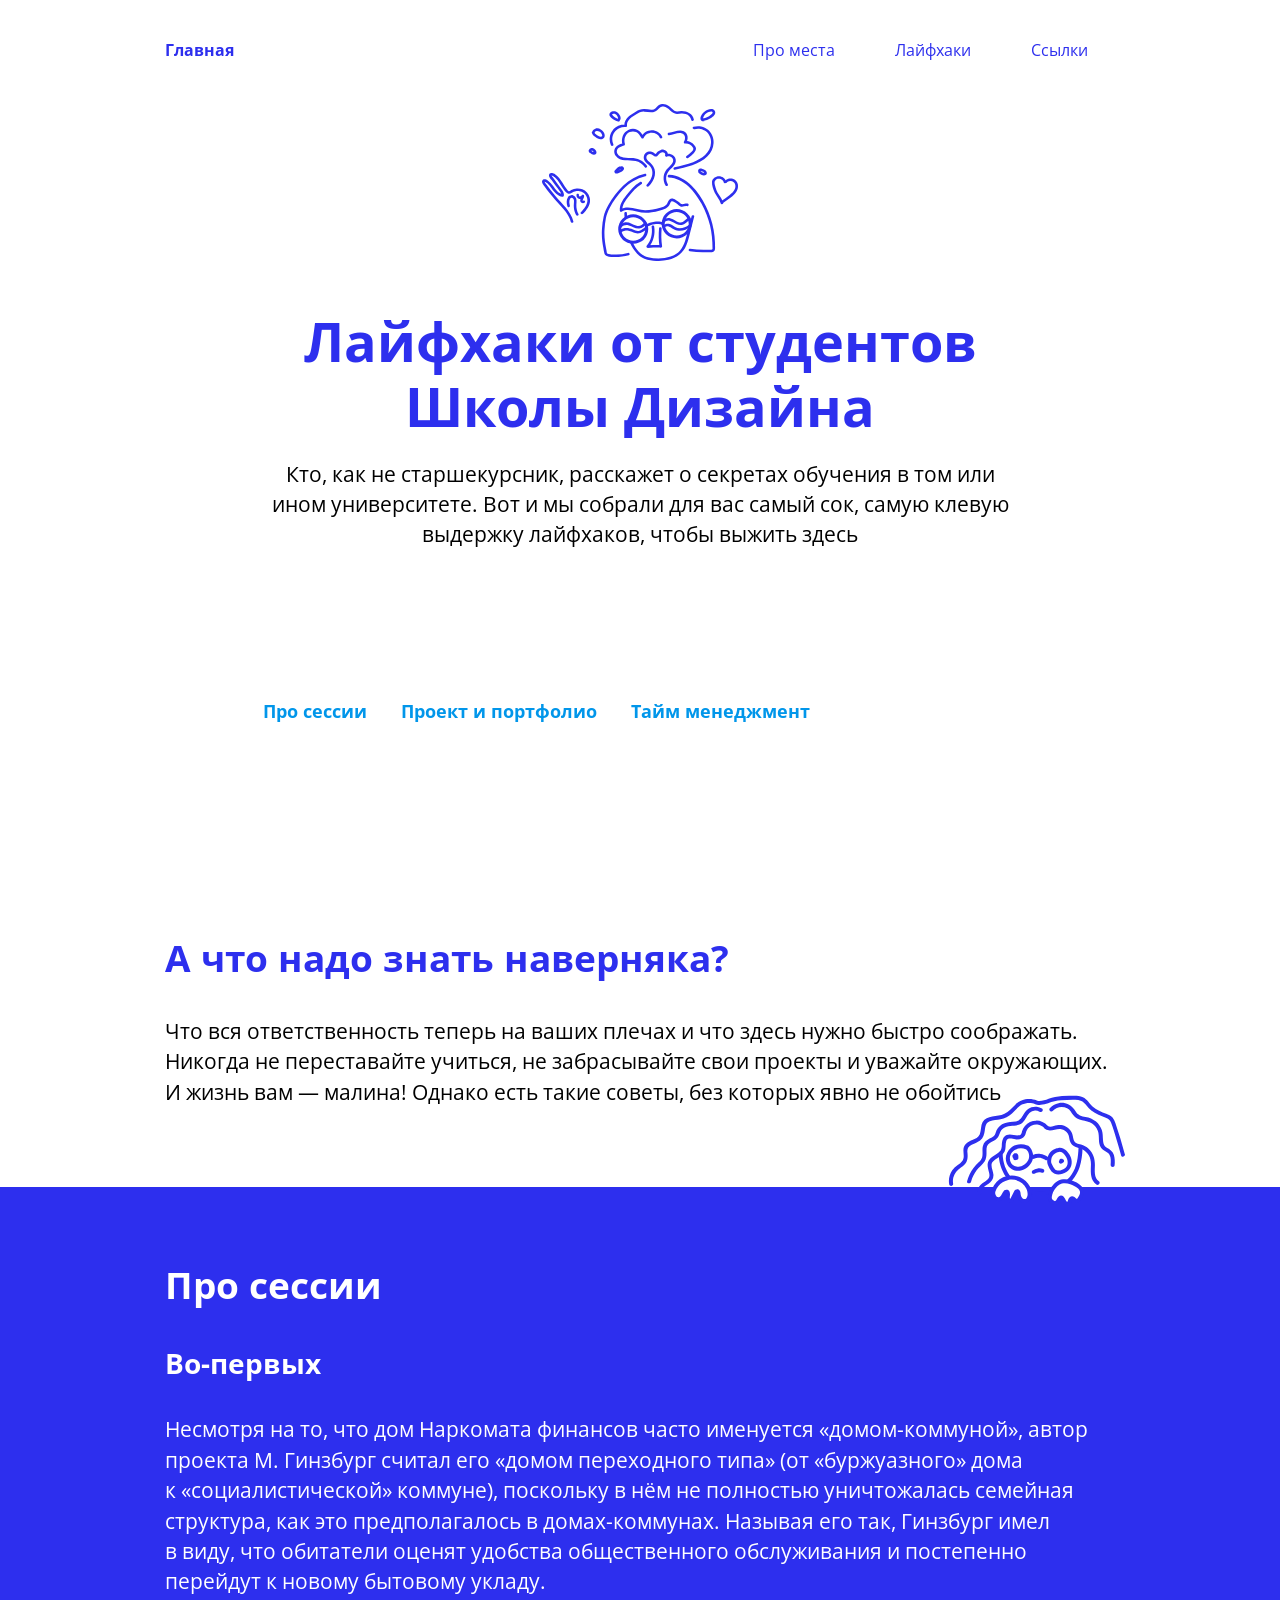
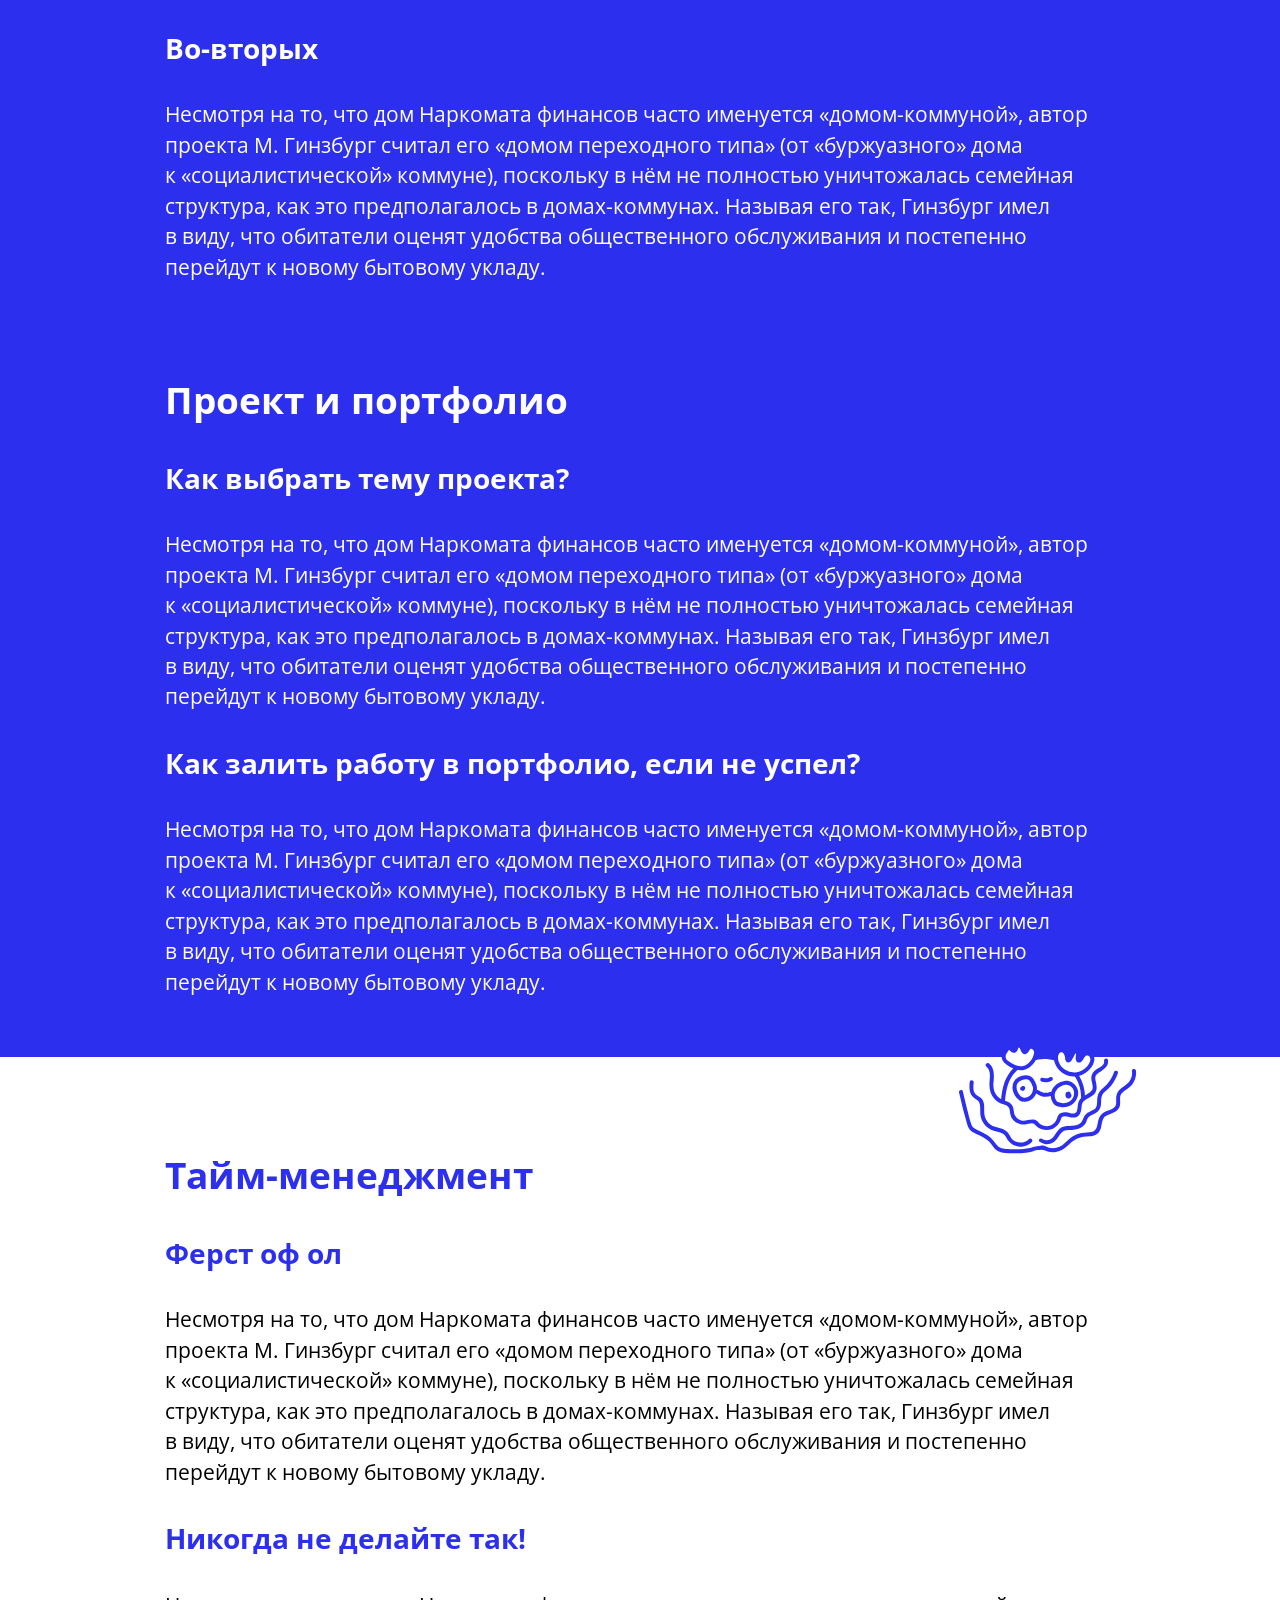
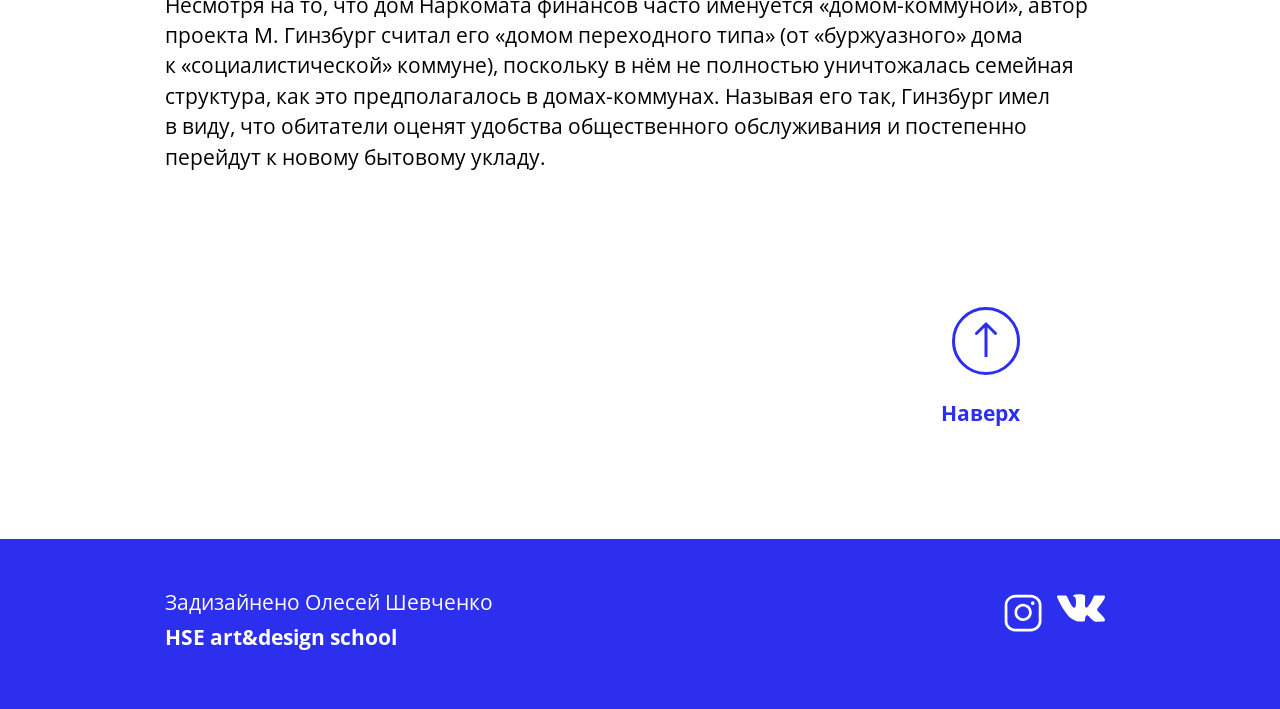
==== hacks.html @ f2b3f5d0 "add new pages" ====
<!DOCTYPE html>
<html lang="en">
<head>
    <meta charset="UTF-8">
    <meta name="viewport" content="width=device-width, initial-scale=1.0">
    <meta http-equiv="X-UA-Compatible" content="ie=edge">
    <title>Lifehacks</title>
    <link rel="stylesheet" href="./css/hacks.css">
</head>
<body>
    <div id="up" class="main-screen">
            <nav>
                 <ul>
                     <li class="nav-list-item">
                         <a href="./index1.html">Главная</a>
                     </li>
                     <li class="nav-list-item">
                        <ul class="item-list"> 
                            <li class="item-list-links">
                                 <a href="">Про места</a>
                            </li>
                            <li class="item-list-links">
                                 <a href="">Лайфхаки</a>
                             </li>
                             <li class="item-list-links">
                                 <a href="">Ссылки</a>
                             </li>
                         </ul>
                     </li>
                 </ul>
            </nav>
            <div class="content">
                <img src="./img/boom.svg" alt="">
                <h2>Лайфхаки от студентов Школы Дизайна</h2>
                <p>Кто, как не&nbsp;старшекурсник, расскажет о&nbsp;секретах обучения в&nbsp;том или ином университете. Вот и&nbsp;мы&nbsp;собрали для вас самый сок, самую клевую выдержку лайфхаков, чтобы выжить здесь</p>
                <ul class="list-links">
                        <li class="list-links-item">
                            <a href="" class="links-item">Про сессии</a>
                        </li>
                        <li class="list-links-item">
                            <a href="">Проект и портфолио</a>
                        </li>
                        <li class="list-links-item">
                            <a href="">Тайм менеджмент</a>
                    </ul>
            </div>
     </div>
     <div class="container">
            <h3>А что надо знать наверняка?</h3>
            <p>Что вся ответственность теперь на&nbsp;ваших плечах и&nbsp;что здесь нужно быстро соображать. Никогда не&nbsp;переставайте учиться, не&nbsp;забрасывайте свои проекты и&nbsp;уважайте окружающих. И&nbsp;жизнь вам&nbsp;&mdash; малина! Однако есть такие советы, без которых явно не&nbsp;обойтись</p>
            <img src="./img/lesson.svg" alt="" class="img-les"> 
            <div class="container-uniq">
               
                <div class="block">
                    <h3>Про сессии</h3>
                    <h4>Во-первых</h4>
                    <p>Несмотря на&nbsp;то, что дом Наркомата финансов часто именуется &laquo;домом-коммуной&raquo;, автор проекта М.&nbsp;Гинзбург считал его &laquo;домом переходного типа&raquo; (от&nbsp;&laquo;буржуазного&raquo; дома к&nbsp;&laquo;социалистической&raquo; коммуне), поскольку 
                            в&nbsp;нём не&nbsp;полностью уничтожалась семейная структура, как это предполагалось 
                            в&nbsp;домах-коммунах. Называя его так, Гинзбург имел в&nbsp;виду, что обитатели оценят удобства общественного обслуживания и&nbsp;постепенно перейдут к&nbsp;новому бытовому укладу.
                    </p>
                    <h4>Во-вторых</h4>
                    <p>Несмотря на&nbsp;то, что дом Наркомата финансов часто именуется &laquo;домом-коммуной&raquo;, автор проекта М.&nbsp;Гинзбург считал его &laquo;домом переходного типа&raquo; (от&nbsp;&laquo;буржуазного&raquo; дома к&nbsp;&laquo;социалистической&raquo; коммуне), поскольку 
                            в&nbsp;нём не&nbsp;полностью уничтожалась семейная структура, как это предполагалось 
                            в&nbsp;домах-коммунах. Называя его так, Гинзбург имел в&nbsp;виду, что обитатели оценят удобства общественного обслуживания и&nbsp;постепенно перейдут к&nbsp;новому бытовому укладу.
                    </p>
                </div>
                <div class="block">
                    <h3>Проект и портфолио</h3>
                    <h4>Как выбрать тему проекта?</h4>
                    <p>Несмотря на&nbsp;то, что дом Наркомата финансов часто именуется &laquo;домом-коммуной&raquo;, автор проекта М.&nbsp;Гинзбург считал его &laquo;домом переходного типа&raquo; (от&nbsp;&laquo;буржуазного&raquo; дома к&nbsp;&laquo;социалистической&raquo; коммуне), поскольку 
                            в&nbsp;нём не&nbsp;полностью уничтожалась семейная структура, как это предполагалось 
                            в&nbsp;домах-коммунах. Называя его так, Гинзбург имел в&nbsp;виду, что обитатели оценят удобства общественного обслуживания и&nbsp;постепенно перейдут к&nbsp;новому бытовому укладу.
                    </p>
                    <h4>Как залить работу в портфолио, если не успел?</h4>
                    <p>Несмотря на&nbsp;то, что дом Наркомата финансов часто именуется &laquo;домом-коммуной&raquo;, автор проекта М.&nbsp;Гинзбург считал его &laquo;домом переходного типа&raquo; (от&nbsp;&laquo;буржуазного&raquo; дома к&nbsp;&laquo;социалистической&raquo; коммуне), поскольку 
                            в&nbsp;нём не&nbsp;полностью уничтожалась семейная структура, как это предполагалось 
                            в&nbsp;домах-коммунах. Называя его так, Гинзбург имел в&nbsp;виду, что обитатели оценят удобства общественного обслуживания и&nbsp;постепенно перейдут к&nbsp;новому бытовому укладу.
                    </p>
                </div>
               

            </div>
            <img src="./img/lesson-down.svg" alt="" class="img-les">
            <div class="block">
                    <h3>Тайм-менеджмент</h3>
                    <h4>Ферст оф ол</h4>
                    <p>Несмотря на&nbsp;то, что дом Наркомата финансов часто именуется &laquo;домом-коммуной&raquo;, автор проекта М.&nbsp;Гинзбург считал его &laquo;домом переходного типа&raquo; (от&nbsp;&laquo;буржуазного&raquo; дома к&nbsp;&laquo;социалистической&raquo; коммуне), поскольку 
                            в&nbsp;нём не&nbsp;полностью уничтожалась семейная структура, как это предполагалось 
                            в&nbsp;домах-коммунах. Называя его так, Гинзбург имел в&nbsp;виду, что обитатели оценят удобства общественного обслуживания и&nbsp;постепенно перейдут к&nbsp;новому бытовому укладу.
                    </p>
                    <h4>Никогда не делайте так!</h4>
                    <p>Несмотря на&nbsp;то, что дом Наркомата финансов часто именуется &laquo;домом-коммуной&raquo;, автор проекта М.&nbsp;Гинзбург считал его &laquo;домом переходного типа&raquo; (от&nbsp;&laquo;буржуазного&raquo; дома к&nbsp;&laquo;социалистической&raquo; коммуне), поскольку 
                            в&nbsp;нём не&nbsp;полностью уничтожалась семейная структура, как это предполагалось 
                            в&nbsp;домах-коммунах. Называя его так, Гинзбург имел в&nbsp;виду, что обитатели оценят удобства общественного обслуживания и&nbsp;постепенно перейдут к&nbsp;новому бытовому укладу.
                    </p>
            </div>
            <div class="up-link">
                    <a href="#up" class="btn-up">
                    <img src="./img/arrow-up.svg" alt="">
                    <p>Наверх</p>
                    </a>
                </div>
    </div>
 

      
    </div>
    <footer>
        <div class="footer-block">
            <div class="desc">
                <p>Задизайнено Олесей Шевченко</p>
                <p>HSE art&design school</p>
            </div>
            <div class="socials">
                    <a href="">
                            <img src="./img/inst.svg" alt="">
                        </a>
                    <a href="">
                            <img src="./img/vk.svg" alt="">
                        </a>
            </div>
        </div>
    </footer>
</body>
</html>
---- css/hacks.css ----
@import "layout.css";
ul .nav-list-item a {
    color: #2D2FEE;;
}
.list-links-item a {
   color: #0196EA;
}

.main-screen{
    height: 900px;
    width: 950px;
    margin: 0 auto;
    
}
.content {
 width: 754px;
 text-align: center;
 margin: 0 auto;
 margin-top: 45px;
}
img + h2 {
    margin-top: 45px;
}
.list-links {
    text-align: center;
}
.list-links:last-child {
    margin-right: 0px;
}
.list-links-item a:hover {
   color: #2D2FEE;
}
.container-uniq {
 background-color: #2D2FEE;
 color: white;
}
.container-uniq h3,
.container-uniq h4{
color: white;;
}
h3, 
h3 +p,
h4, 
h4 + p {
    width: 950px;
    margin: 0 auto;
    margin-top: 31px;
}
.img-les {
    position: absolute;
    right: 0;
    margin-top: -46px;
    margin-right: 140px;
}
.img-les:last-of-type {
 margin-top: -53px;
}
.container-uniq {
    margin-top: 80px;
   
}
.block {
padding-top: 40px;

}
.block:nth-of-type(2) {
 padding-top: 60px;
}
.block:last-of-type {
 padding-bottom: 60px;
}
.up-link {
    margin-right:260px;
}
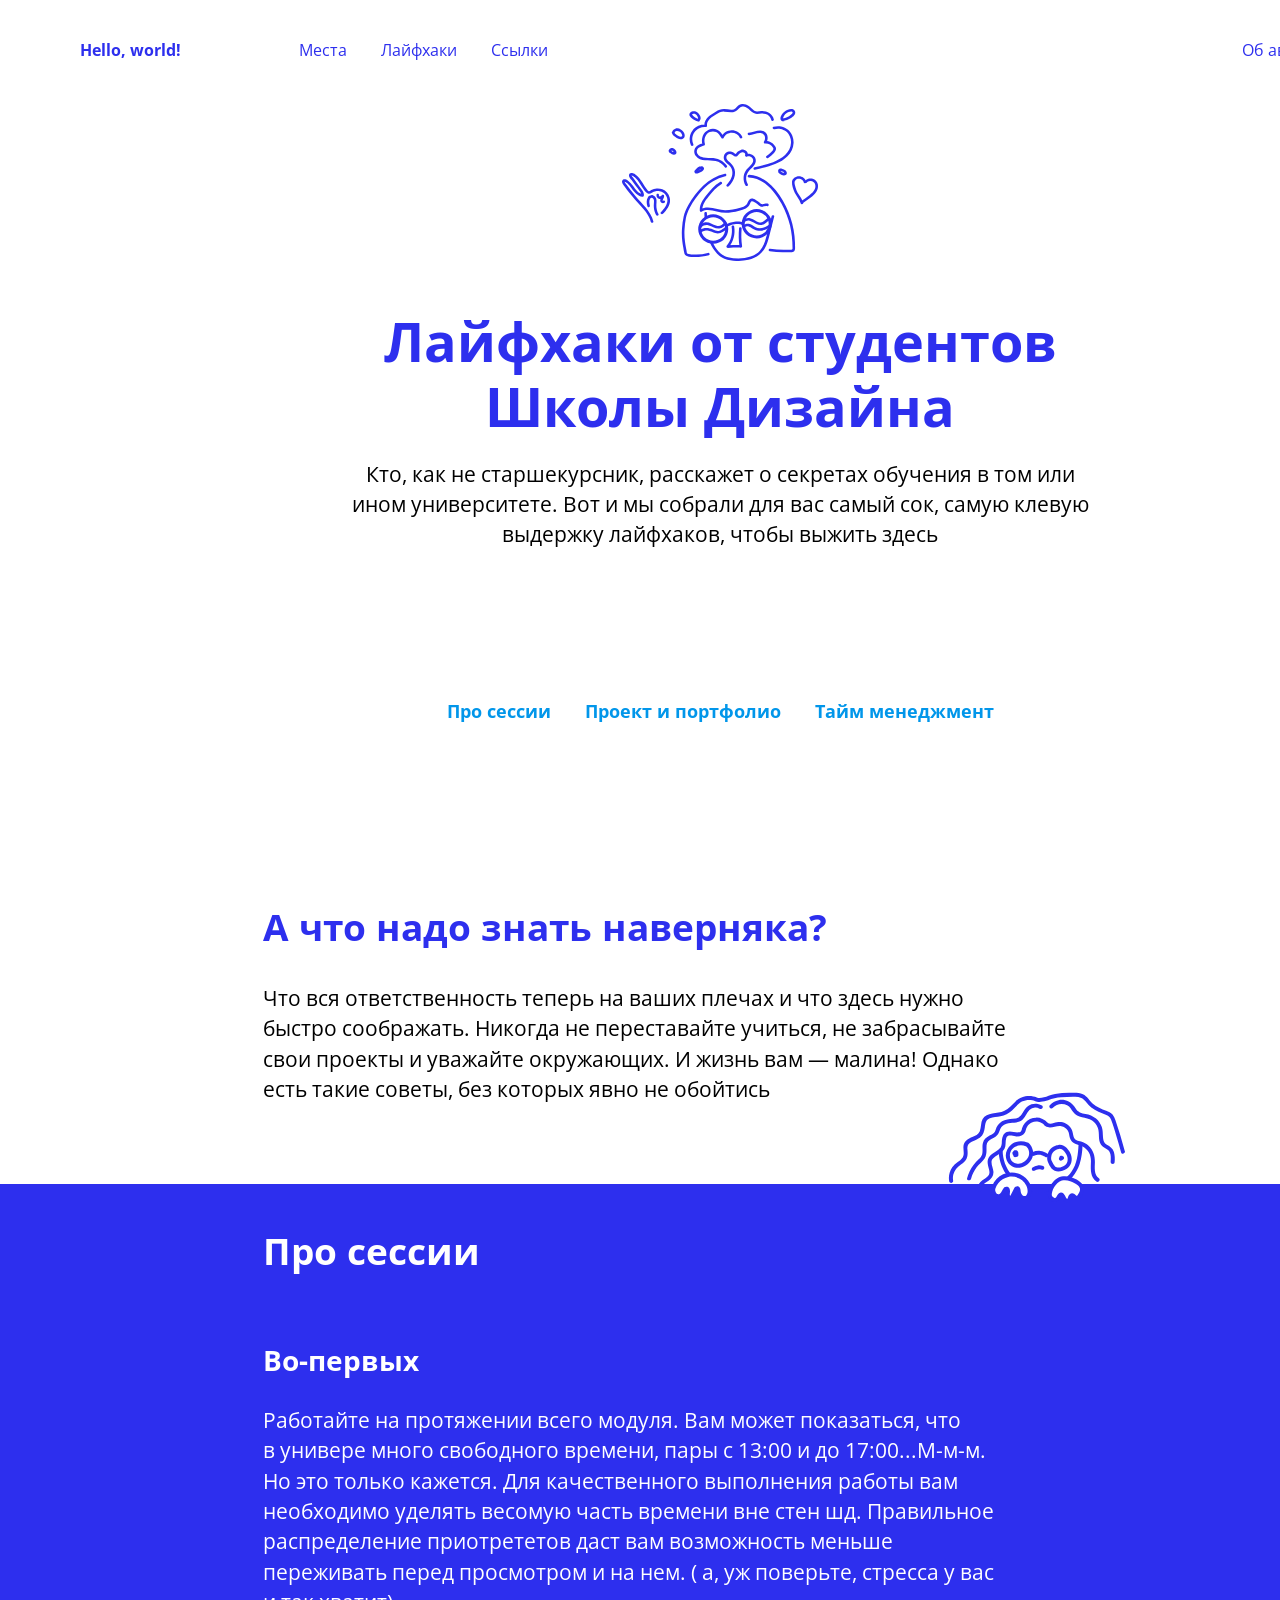
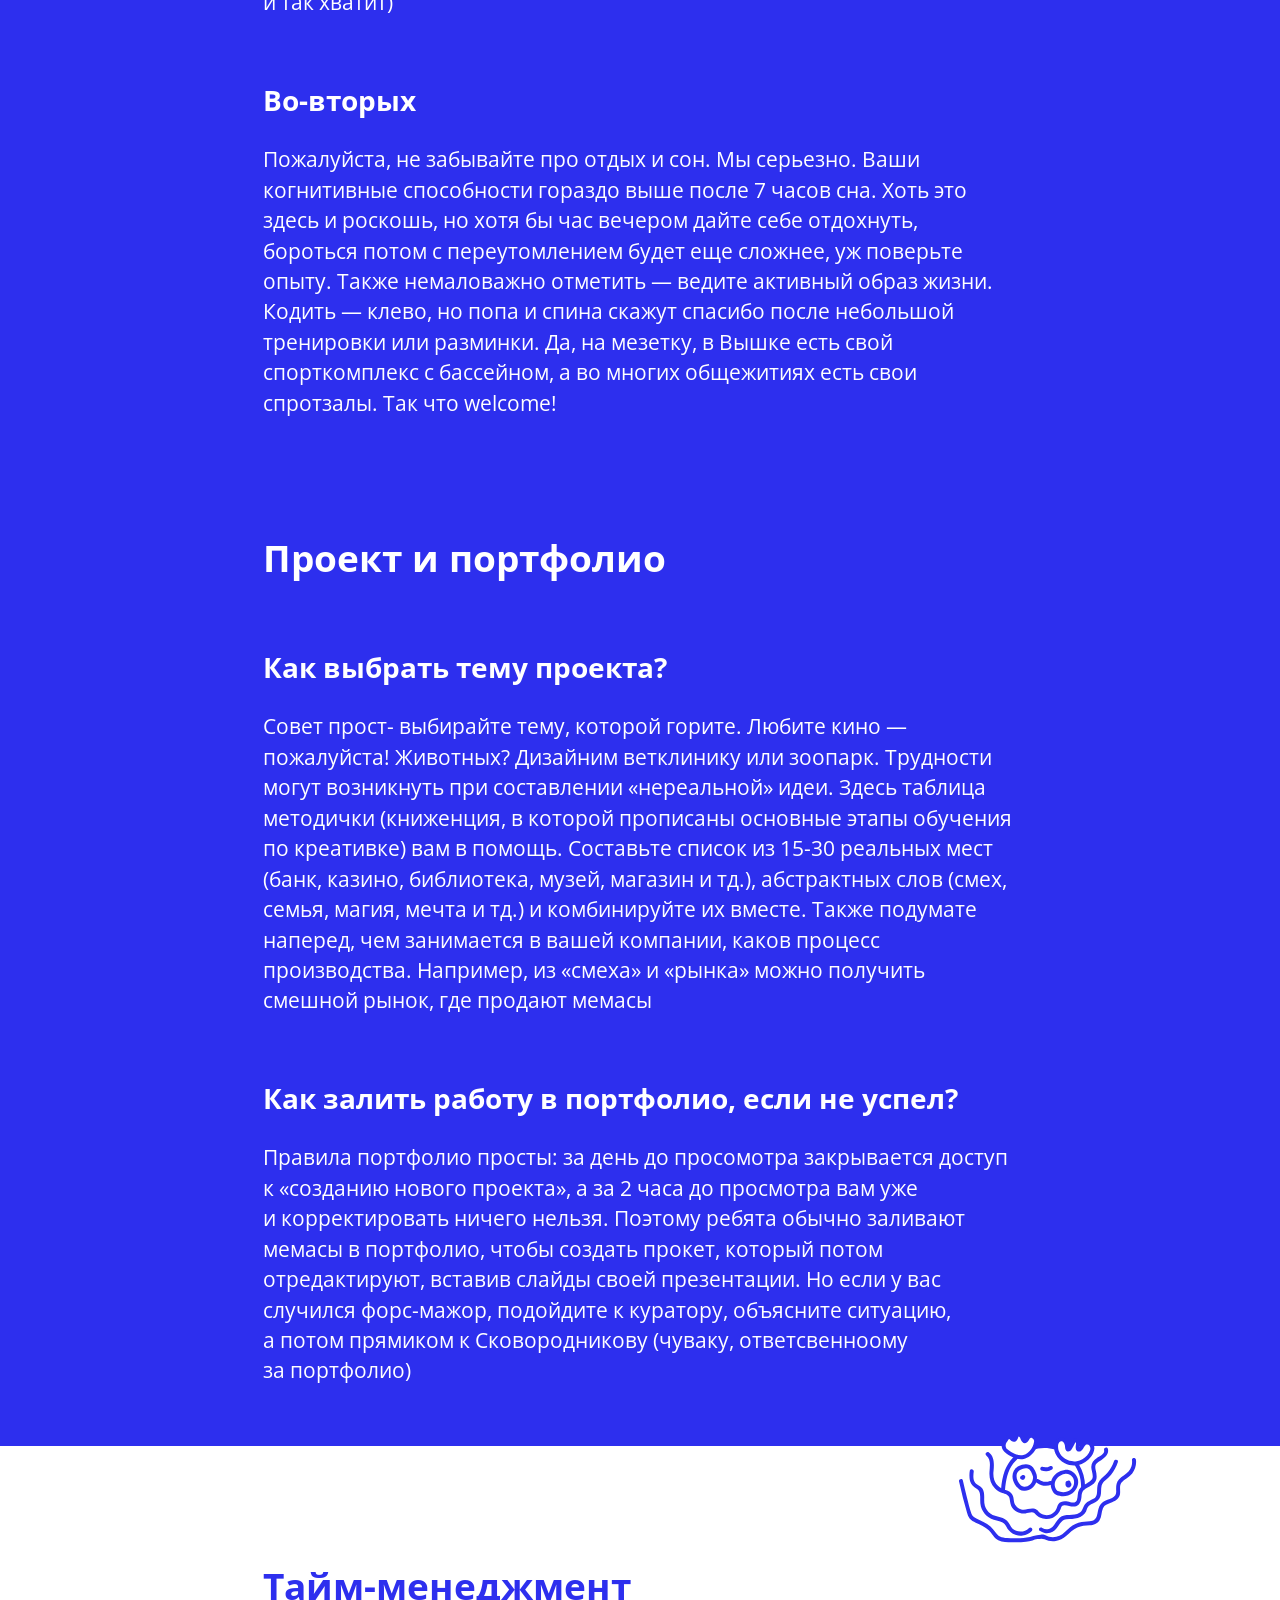
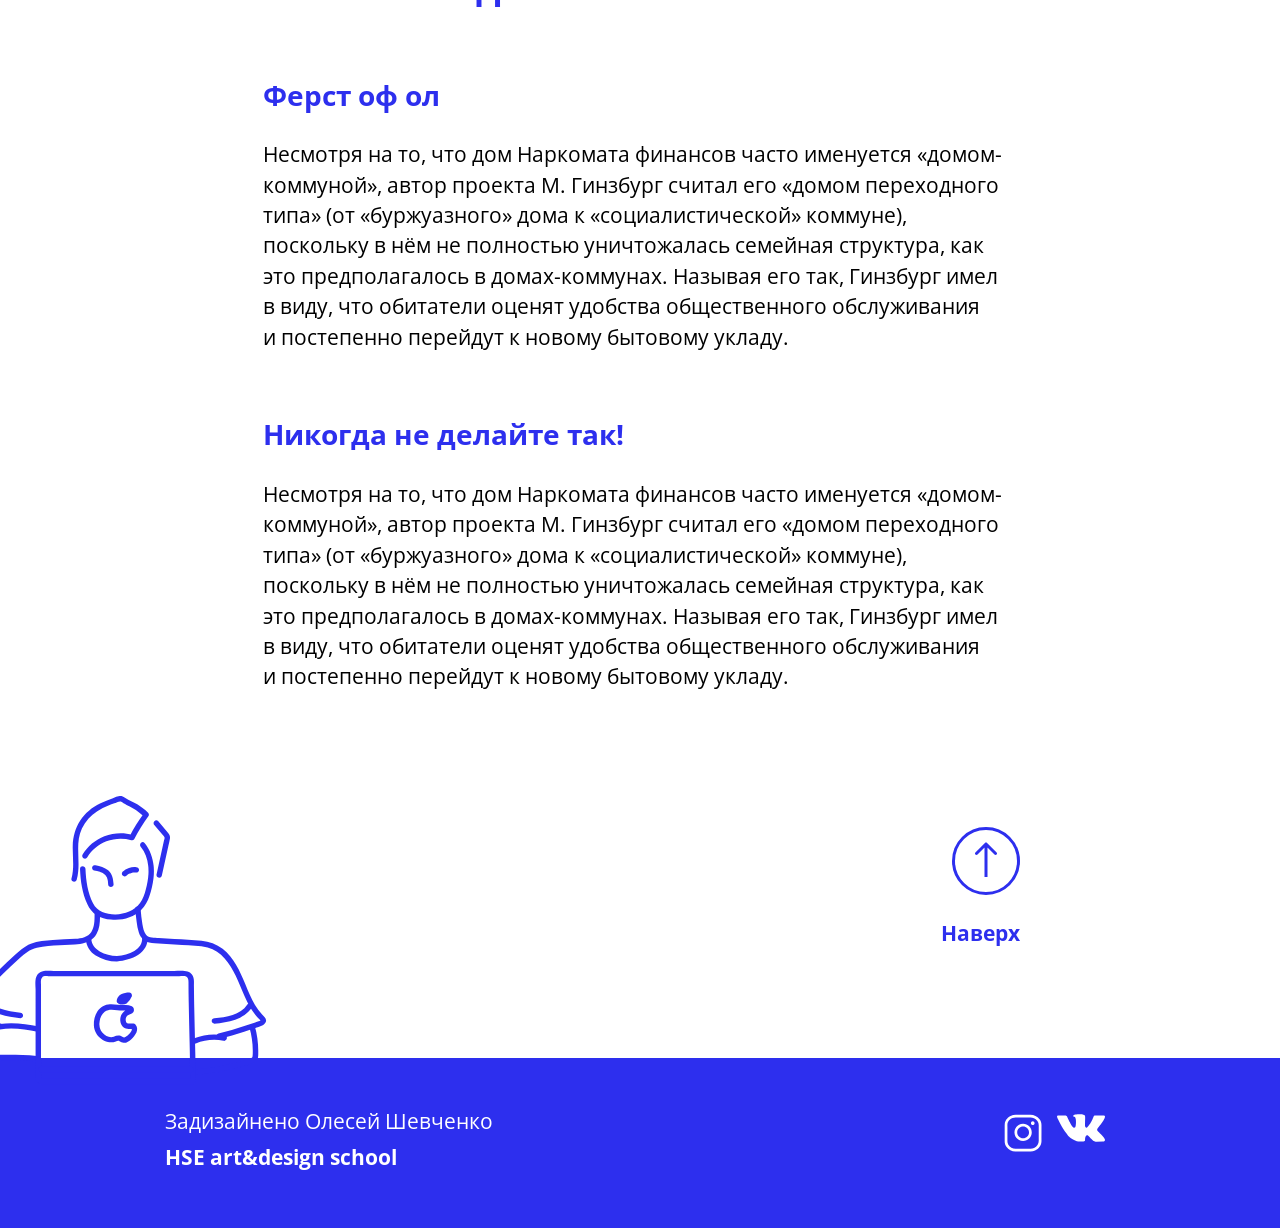
==== commit 368f185d: "add new styles" ====
--- a/hacks.html
+++ b/hacks.html
@@ -12,20 +12,19 @@
             <nav>
                  <ul>
                      <li class="nav-list-item">
-                         <a href="./index1.html">Главная</a>
+                         <a href="./index1.html" class="first-link">Hello, world!</a>
                      </li>
                      <li class="nav-list-item">
-                        <ul class="item-list"> 
-                            <li class="item-list-links">
-                                 <a href="">Про места</a>
-                            </li>
-                            <li class="item-list-links">
-                                 <a href="">Лайфхаки</a>
-                             </li>
-                             <li class="item-list-links">
-                                 <a href="">Ссылки</a>
-                             </li>
-                         </ul>
+                        <a href="">Места</a>
+                     </li>
+                     <li class="nav-list-item">
+                        <a href="">Лайфхаки</a>
+                     </li>
+                     <li class="nav-list-item">
+                        <a href="">Ссылки</a>
+                     </li>
+                     <li class="nav-list-item">
+                        <a href="">Об авторе</a>
                      </li>
                  </ul>
             </nav>
@@ -35,13 +34,13 @@
                 <p>Кто, как не&nbsp;старшекурсник, расскажет о&nbsp;секретах обучения в&nbsp;том или ином университете. Вот и&nbsp;мы&nbsp;собрали для вас самый сок, самую клевую выдержку лайфхаков, чтобы выжить здесь</p>
                 <ul class="list-links">
                         <li class="list-links-item">
-                            <a href="" class="links-item">Про сессии</a>
+                            <a href="#exam" class="links-item">Про сессии</a>
                         </li>
                         <li class="list-links-item">
-                            <a href="">Проект и портфолио</a>
+                            <a href="#project">Проект и портфолио</a>
                         </li>
                         <li class="list-links-item">
-                            <a href="">Тайм менеджмент</a>
+                            <a href="#time">Тайм менеджмент</a>
                     </ul>
             </div>
      </div>
@@ -51,37 +50,29 @@
             <img src="./img/lesson.svg" alt="" class="img-les"> 
             <div class="container-uniq">
                
-                <div class="block">
+                <div class="block" id="exam">
                     <h3>Про сессии</h3>
                     <h4>Во-первых</h4>
-                    <p>Несмотря на&nbsp;то, что дом Наркомата финансов часто именуется &laquo;домом-коммуной&raquo;, автор проекта М.&nbsp;Гинзбург считал его &laquo;домом переходного типа&raquo; (от&nbsp;&laquo;буржуазного&raquo; дома к&nbsp;&laquo;социалистической&raquo; коммуне), поскольку 
-                            в&nbsp;нём не&nbsp;полностью уничтожалась семейная структура, как это предполагалось 
-                            в&nbsp;домах-коммунах. Называя его так, Гинзбург имел в&nbsp;виду, что обитатели оценят удобства общественного обслуживания и&nbsp;постепенно перейдут к&nbsp;новому бытовому укладу.
+                    <p>Работайте на&nbsp;протяжении всего модуля. Вам может показаться, что в&nbsp;универе много свободного времени, пары с&nbsp;13:00 и&nbsp;до&nbsp;17:00...М-м-м. Но&nbsp;это только кажется. Для качественного выполнения работы вам необходимо уделять весомую часть времени вне стен&nbsp;шд. Правильное распределение приотрететов даст вам возможность меньше переживать перед просмотром и&nbsp;на&nbsp;нем. ( а, уж&nbsp;поверьте, стресса у&nbsp;вас и&nbsp;так хватит)
                     </p>
                     <h4>Во-вторых</h4>
-                    <p>Несмотря на&nbsp;то, что дом Наркомата финансов часто именуется &laquo;домом-коммуной&raquo;, автор проекта М.&nbsp;Гинзбург считал его &laquo;домом переходного типа&raquo; (от&nbsp;&laquo;буржуазного&raquo; дома к&nbsp;&laquo;социалистической&raquo; коммуне), поскольку 
-                            в&nbsp;нём не&nbsp;полностью уничтожалась семейная структура, как это предполагалось 
-                            в&nbsp;домах-коммунах. Называя его так, Гинзбург имел в&nbsp;виду, что обитатели оценят удобства общественного обслуживания и&nbsp;постепенно перейдут к&nbsp;новому бытовому укладу.
+                    <p>Пожалуйста, не&nbsp;забывайте про отдых и&nbsp;сон. Мы&nbsp;серьезно. Ваши когнитивные способности гораздо выше после 7&nbsp;часов сна. Хоть это здесь и&nbsp;роскошь, но&nbsp;хотя&nbsp;бы час вечером дайте себе отдохнуть, бороться потом с&nbsp;переутомлением будет еще сложнее, уж&nbsp;поверьте опыту. Также немаловажно отметить&nbsp;&mdash; ведите активный образ жизни. Кодить&nbsp;&mdash; клево, но&nbsp;попа и&nbsp;спина скажут спасибо после небольшой тренировки или разминки. Да, на&nbsp;мезетку, в&nbsp;Вышке есть свой спорткомплекс с&nbsp;бассейном, а&nbsp;во&nbsp;многих общежитиях есть свои спротзалы. Так что welcome!
                     </p>
                 </div>
-                <div class="block">
+                <div class="block" id="project">
                     <h3>Проект и портфолио</h3>
                     <h4>Как выбрать тему проекта?</h4>
-                    <p>Несмотря на&nbsp;то, что дом Наркомата финансов часто именуется &laquo;домом-коммуной&raquo;, автор проекта М.&nbsp;Гинзбург считал его &laquo;домом переходного типа&raquo; (от&nbsp;&laquo;буржуазного&raquo; дома к&nbsp;&laquo;социалистической&raquo; коммуне), поскольку 
-                            в&nbsp;нём не&nbsp;полностью уничтожалась семейная структура, как это предполагалось 
-                            в&nbsp;домах-коммунах. Называя его так, Гинзбург имел в&nbsp;виду, что обитатели оценят удобства общественного обслуживания и&nbsp;постепенно перейдут к&nbsp;новому бытовому укладу.
+                    <p>Совет прост- выбирайте тему, которой горите. Любите кино&nbsp;&mdash; пожалуйста! Животных? Дизайним ветклинику или зоопарк. Трудности могут возникнуть при составлении &laquo;нереальной&raquo; идеи. Здесь таблица методички (книженция, в&nbsp;которой прописаны основные этапы обучения по&nbsp;креативке) вам в&nbsp;помощь. Составьте список из&nbsp;15-30 реальных мест (банк, казино, библиотека, музей, магазин и&nbsp;тд.), абстрактных слов (смех, семья, магия, мечта и&nbsp;тд.) и&nbsp;комбинируйте их&nbsp;вместе. Также подумате наперед, чем занимается в&nbsp;вашей компании, каков процесс производства. Например, из&nbsp;&laquo;смеха&raquo; и&nbsp;&laquo;рынка&raquo; можно получить смешной рынок, где продают мемасы
                     </p>
                     <h4>Как залить работу в портфолио, если не успел?</h4>
-                    <p>Несмотря на&nbsp;то, что дом Наркомата финансов часто именуется &laquo;домом-коммуной&raquo;, автор проекта М.&nbsp;Гинзбург считал его &laquo;домом переходного типа&raquo; (от&nbsp;&laquo;буржуазного&raquo; дома к&nbsp;&laquo;социалистической&raquo; коммуне), поскольку 
-                            в&nbsp;нём не&nbsp;полностью уничтожалась семейная структура, как это предполагалось 
-                            в&nbsp;домах-коммунах. Называя его так, Гинзбург имел в&nbsp;виду, что обитатели оценят удобства общественного обслуживания и&nbsp;постепенно перейдут к&nbsp;новому бытовому укладу.
+                    <p>Правила портфолио просты: за&nbsp;день до&nbsp;просомотра закрывается доступ к&nbsp;&laquo;созданию нового проекта&raquo;, а&nbsp;за&nbsp;2&nbsp;часа до&nbsp;просмотра вам уже и&nbsp;корректировать ничего нельзя. Поэтому ребята обычно заливают мемасы в&nbsp;портфолио, чтобы создать прокет, который потом отредактируют, вставив слайды своей презентации. Но&nbsp;если у&nbsp;вас случился форс-мажор, подойдите к&nbsp;куратору, объясните ситуацию, а&nbsp;потом прямиком к&nbsp;Сковородникову (чуваку, ответсвенноому за&nbsp;портфолио)
                     </p>
                 </div>
                
 
             </div>
             <img src="./img/lesson-down.svg" alt="" class="img-les">
-            <div class="block">
+            <div class="block" id="time">
                     <h3>Тайм-менеджмент</h3>
                     <h4>Ферст оф ол</h4>
                     <p>Несмотря на&nbsp;то, что дом Наркомата финансов часто именуется &laquo;домом-коммуной&raquo;, автор проекта М.&nbsp;Гинзбург считал его &laquo;домом переходного типа&raquo; (от&nbsp;&laquo;буржуазного&raquo; дома к&nbsp;&laquo;социалистической&raquo; коммуне), поскольку 
@@ -101,10 +92,8 @@
                     </a>
                 </div>
     </div>
- 
-
-      
     </div>
+    <img src="./img/main.svg" alt="" class="img-down">
     <footer>
         <div class="footer-block">
             <div class="desc">
--- a/css/hacks.css
+++ b/css/hacks.css
@@ -5,10 +5,9 @@
 .list-links-item a {
    color: #0196EA;
 }
-
 .main-screen{
-    height: 900px;
-    width: 950px;
+    height: 900px; 
+    width: 1440px;
     margin: 0 auto;
     
 }
@@ -23,8 +22,9 @@
 }
 .list-links {
     text-align: center;
+    justify-content: center;
 }
-.list-links:last-child {
+.list-links-item:last-child {
     margin-right: 0px;
 }
 .list-links-item a:hover {
@@ -39,12 +39,21 @@
 color: white;;
 }
 h3, 
-h3 +p,
+h3 + p,
 h4, 
 h4 + p {
-    width: 950px;
+    width: 754px;
     margin: 0 auto;
-    margin-top: 31px;
+   
+}
+h3 + p {
+    margin-top: 29px;
+}
+h4{
+    margin-top: 62px;
+}
+h4 + p {
+    margin-top: 24px;
 }
 .img-les {
     position: absolute;
@@ -64,11 +73,16 @@
 
 }
 .block:nth-of-type(2) {
- padding-top: 60px;
+margin-top: 73px;
 }
 .block:last-of-type {
  padding-bottom: 60px;
 }
 .up-link {
     margin-right:260px;
+}
+.img-down {
+    margin-top: -262px;
+    margin-left: -3px;
+    position: absolute;
 }
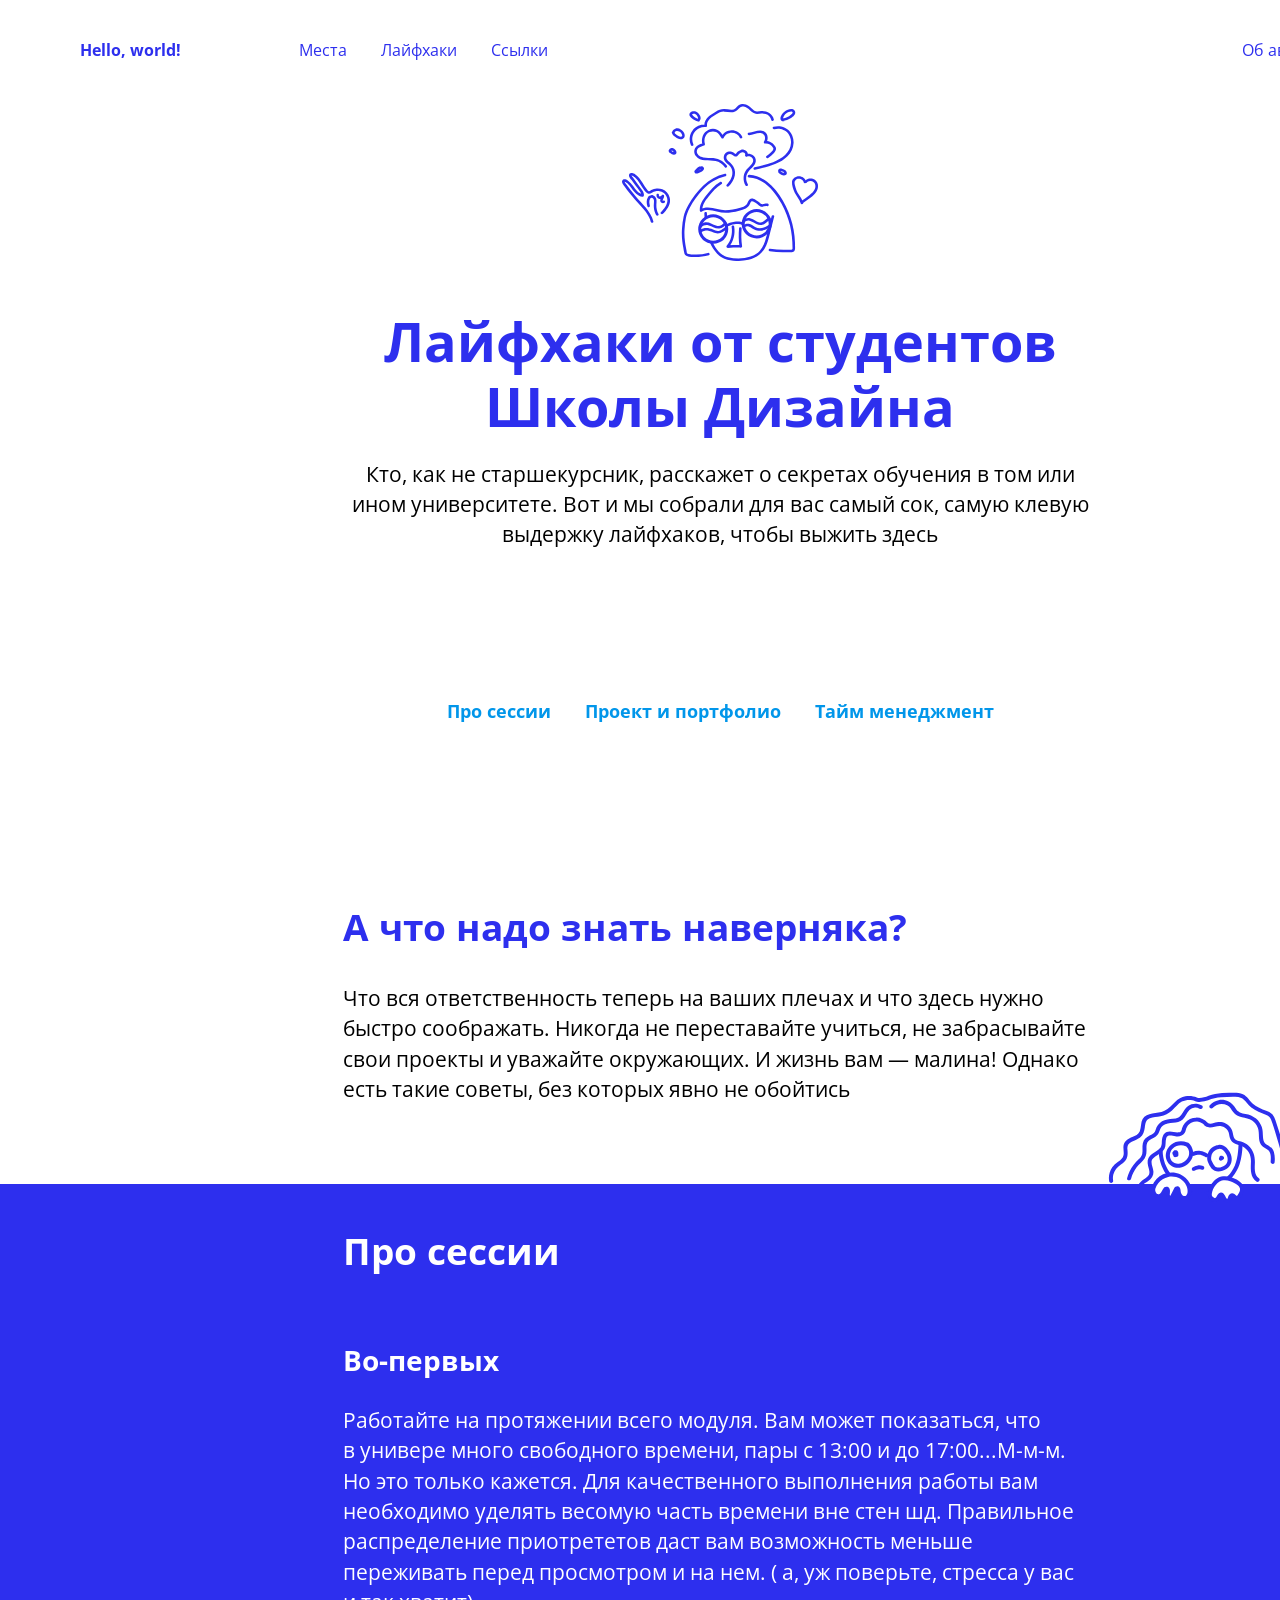
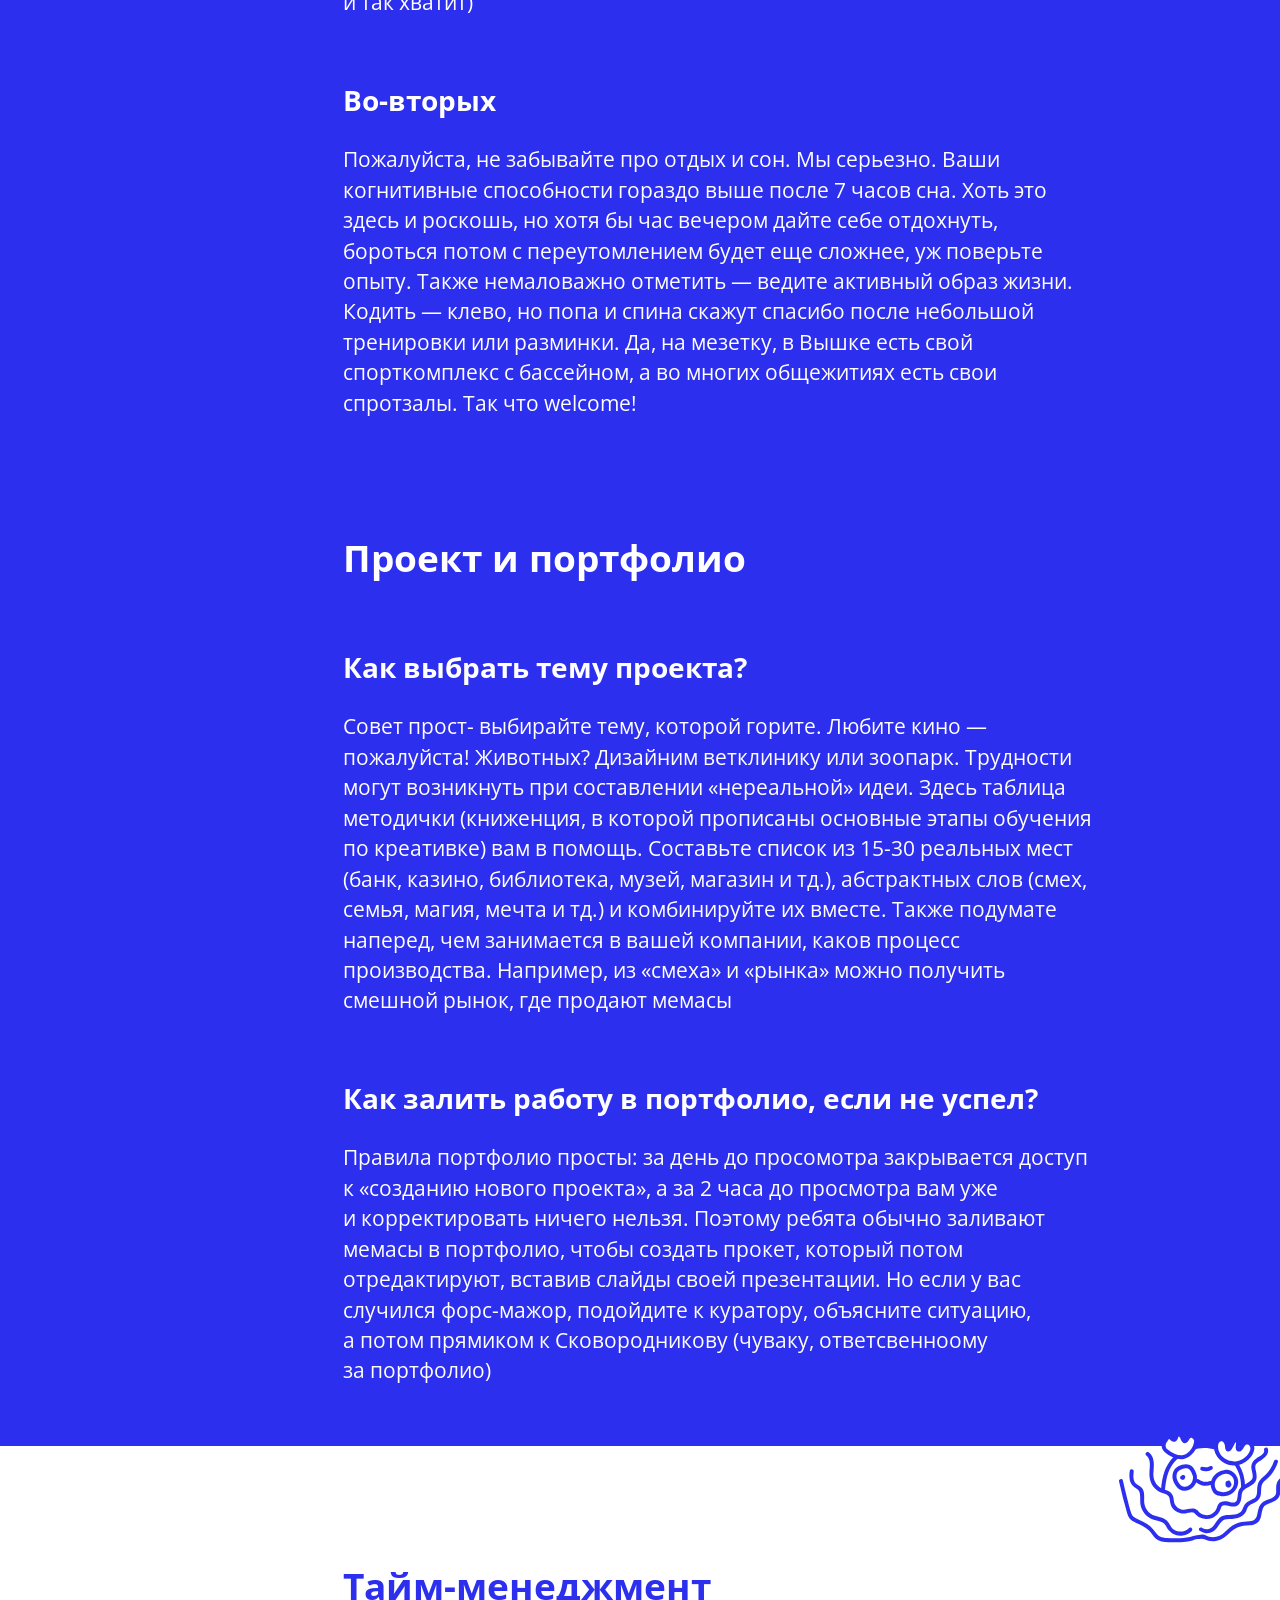
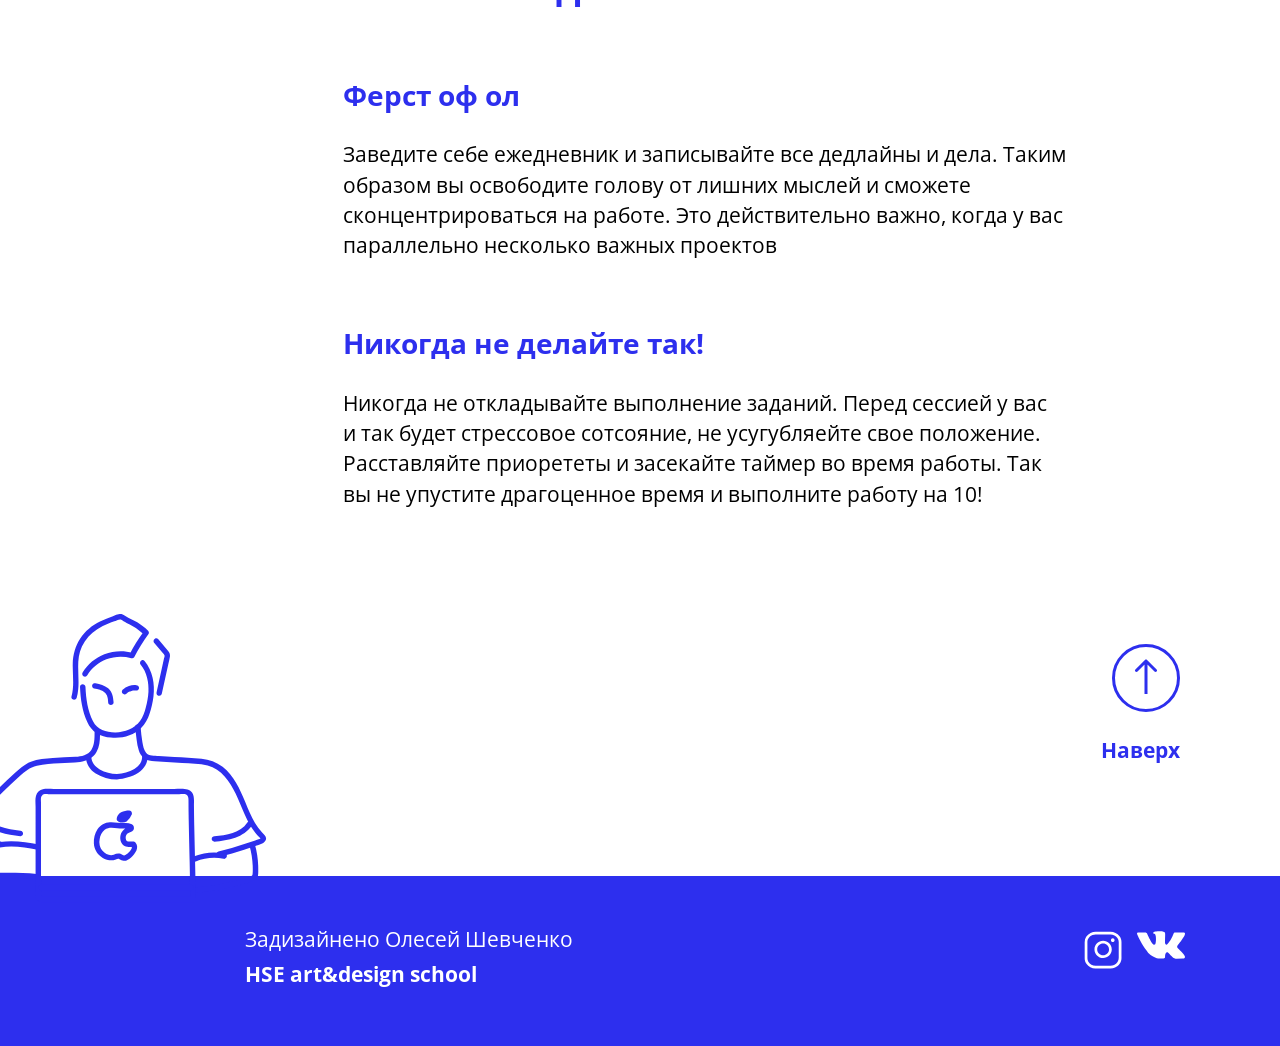
==== commit 63f92bb6: "edit text" ====
--- a/hacks.html
+++ b/hacks.html
@@ -12,19 +12,19 @@
             <nav>
                  <ul>
                      <li class="nav-list-item">
-                         <a href="./index1.html" class="first-link">Hello, world!</a>
+                         <a href="./index.html" class="first-link">Hello, world!</a>
                      </li>
                      <li class="nav-list-item">
-                        <a href="">Места</a>
+                        <a href="./map.html">Места</a>
                      </li>
                      <li class="nav-list-item">
-                        <a href="">Лайфхаки</a>
+                        <a href="#">Лайфхаки</a>
                      </li>
                      <li class="nav-list-item">
-                        <a href="">Ссылки</a>
+                        <a href="./links.html">Ссылки</a>
                      </li>
                      <li class="nav-list-item">
-                        <a href="">Об авторе</a>
+                        <a href="./author.html">Об авторе</a>
                      </li>
                  </ul>
             </nav>
@@ -75,14 +75,10 @@
             <div class="block" id="time">
                     <h3>Тайм-менеджмент</h3>
                     <h4>Ферст оф ол</h4>
-                    <p>Несмотря на&nbsp;то, что дом Наркомата финансов часто именуется &laquo;домом-коммуной&raquo;, автор проекта М.&nbsp;Гинзбург считал его &laquo;домом переходного типа&raquo; (от&nbsp;&laquo;буржуазного&raquo; дома к&nbsp;&laquo;социалистической&raquo; коммуне), поскольку 
-                            в&nbsp;нём не&nbsp;полностью уничтожалась семейная структура, как это предполагалось 
-                            в&nbsp;домах-коммунах. Называя его так, Гинзбург имел в&nbsp;виду, что обитатели оценят удобства общественного обслуживания и&nbsp;постепенно перейдут к&nbsp;новому бытовому укладу.
+                    <p>Заведите себе ежедневник и&nbsp;записывайте все дедлайны и&nbsp;дела. Таким образом вы&nbsp;освободите голову от&nbsp;лишних мыслей и&nbsp;сможете сконцентрироваться на&nbsp;работе. Это действительно важно, когда у&nbsp;вас параллельно несколько важных проектов
                     </p>
                     <h4>Никогда не делайте так!</h4>
-                    <p>Несмотря на&nbsp;то, что дом Наркомата финансов часто именуется &laquo;домом-коммуной&raquo;, автор проекта М.&nbsp;Гинзбург считал его &laquo;домом переходного типа&raquo; (от&nbsp;&laquo;буржуазного&raquo; дома к&nbsp;&laquo;социалистической&raquo; коммуне), поскольку 
-                            в&nbsp;нём не&nbsp;полностью уничтожалась семейная структура, как это предполагалось 
-                            в&nbsp;домах-коммунах. Называя его так, Гинзбург имел в&nbsp;виду, что обитатели оценят удобства общественного обслуживания и&nbsp;постепенно перейдут к&nbsp;новому бытовому укладу.
+                    <p>Никогда не&nbsp;откладывайте выполнение заданий. Перед сессией у&nbsp;вас и&nbsp;так будет стрессовое сотсояние, не&nbsp;усугубляейте свое положение. Расставляйте приорететы и&nbsp;засекайте таймер во&nbsp;время работы. Так вы&nbsp;не&nbsp;упустите драгоценное время и&nbsp;выполните работу на&nbsp;10!
                     </p>
             </div>
             <div class="up-link">
@@ -101,10 +97,10 @@
                 <p>HSE art&design school</p>
             </div>
             <div class="socials">
-                    <a href="">
+                    <a href="https://www.instagram.com/chikiriau/?hl=ru">
                             <img src="./img/inst.svg" alt="">
                         </a>
-                    <a href="">
+                    <a href="https://vk.com/shev.olesya">
                             <img src="./img/vk.svg" alt="">
                         </a>
             </div>
--- a/css/hacks.css
+++ b/css/hacks.css
@@ -66,11 +66,9 @@
 }
 .container-uniq {
     margin-top: 80px;
-   
 }
 .block {
 padding-top: 40px;
-
 }
 .block:nth-of-type(2) {
 margin-top: 73px;
